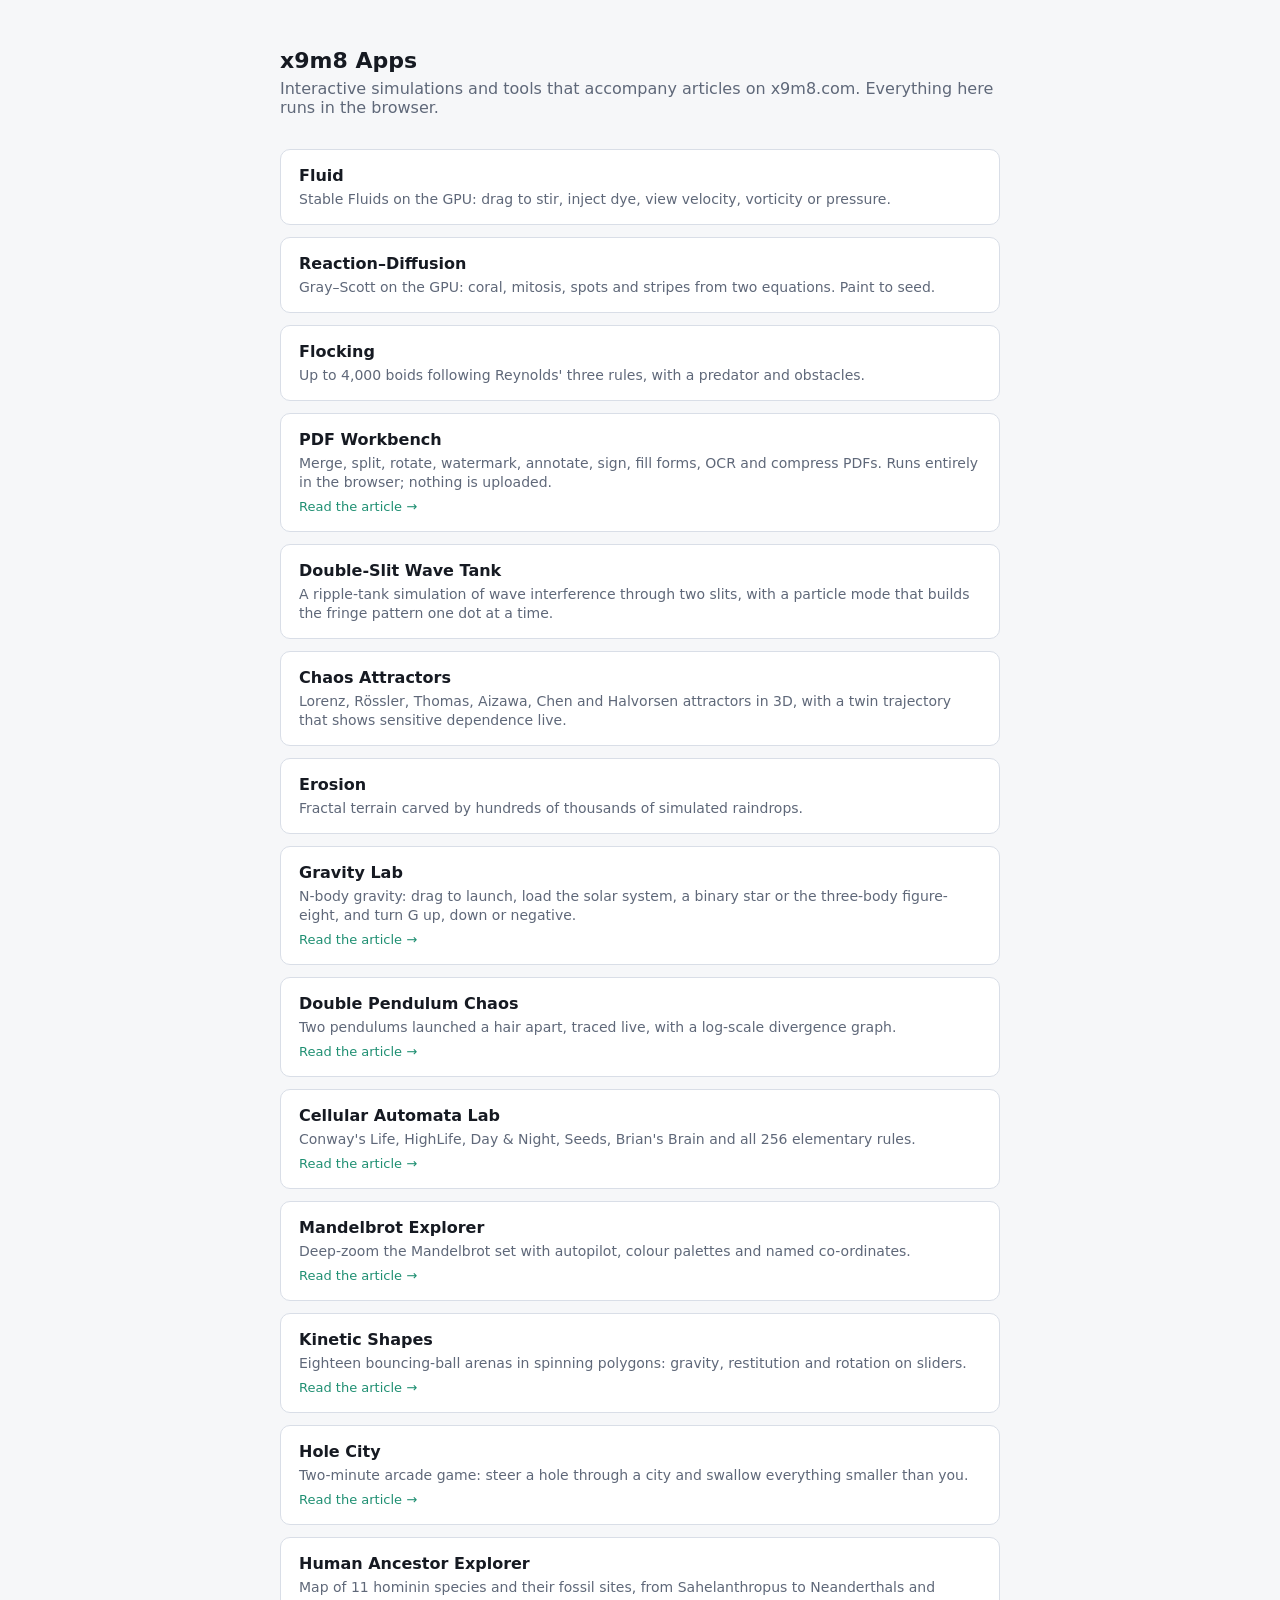
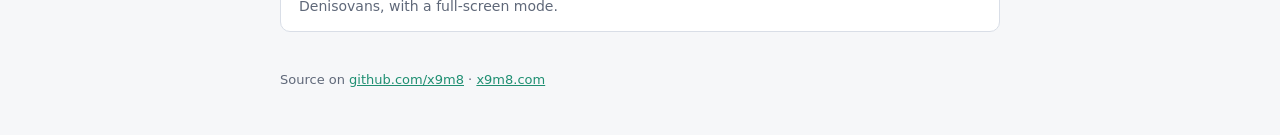
==== index.html @ f4f66607 "Add Chaos Attractors Co-Authored-By: Claude Sonnet 5.5 <noreply@anthropic.com> Claude-Session: https" ====
<!doctype html>
<html lang="en">
<head>
<meta charset="utf-8">
<meta name="viewport" content="width=device-width, initial-scale=1">
<title>x9m8 Apps</title>
<meta name="description" content="Browser apps and simulations built by Peter Kalafatis for x9m8.com.">
<style>
  :root { --bg:#0f1115; --panel:#171a21; --line:#2a3140; --text:#e6e9ef; --muted:#8b93a7; --accent:#5ad1b0; }
  @media (prefers-color-scheme: light) { :root { --bg:#f6f7f9; --panel:#fff; --line:#d9dee7; --text:#161a22; --muted:#5f6879; --accent:#1f8f72; } }
  body { margin:0; background:var(--bg); color:var(--text); font-family: ui-sans-serif, system-ui, -apple-system, "Segoe UI", Roboto, sans-serif; }
  main { max-width: 720px; margin: 0 auto; padding: 48px 16px; }
  h1 { font-size: 22px; margin: 0 0 6px; }
  p.lead { color: var(--muted); margin: 0 0 32px; }
  a.card { display:block; background:var(--panel); border:1px solid var(--line); border-radius:10px; padding:16px 18px; color:inherit; text-decoration:none; margin-bottom:12px; }
  a.card:hover, div.card:hover { border-color: var(--accent); }
  div.card { background:var(--panel); border:1px solid var(--line); border-radius:10px; padding:16px 18px; margin-bottom:12px; }
  div.card a.open { display:block; color:inherit; text-decoration:none; }
  div.card b { display:block; margin-bottom:4px; }
  div.card span { color: var(--muted); font-size: 14px; }
  div.card a.read { display:inline-block; margin-top:8px; font-size:13px; color:var(--accent); text-decoration:none; }
  div.card a.read:hover { text-decoration:underline; }
  a.card b { display:block; margin-bottom:4px; }
  a.card span { color: var(--muted); font-size: 14px; }
  footer { margin-top: 40px; color: var(--muted); font-size: 13px; }
  footer a { color: var(--accent); }
</style>
</head>
<body>
<main>
  <h1>x9m8 Apps</h1>
  <p class="lead">Interactive simulations and tools that accompany articles on x9m8.com. Everything here runs in the browser.</p>
  <a class="card" href="/fluid/"><b>Fluid</b><span>Stable Fluids on the GPU: drag to stir, inject dye, view velocity, vorticity or pressure.</span></a>
  <a class="card" href="/reaction-diffusion/"><b>Reaction–Diffusion</b><span>Gray–Scott on the GPU: coral, mitosis, spots and stripes from two equations. Paint to seed.</span></a>
  <a class="card" href="/flocking/"><b>Flocking</b><span>Up to 4,000 boids following Reynolds' three rules, with a predator and obstacles.</span></a>
  <div class="card"><a class="open" href="/pdf-workbench/"><b>PDF Workbench</b><span>Merge, split, rotate, watermark, annotate, sign, fill forms, OCR and compress PDFs. Runs entirely in the browser; nothing is uploaded.</span></a><a class="read" href="https://x9m8.com/pdf-workbench-free-browser-pdf-editor-no-upload/">Read the article &rarr;</a></div>
  <a class="card" href="/double-slit/"><b>Double-Slit Wave Tank</b><span>A ripple-tank simulation of wave interference through two slits, with a particle mode that builds the fringe pattern one dot at a time.</span></a>
  <a class="card" href="/chaos-attractors/"><b>Chaos Attractors</b><span>Lorenz, R&ouml;ssler, Thomas, Aizawa, Chen and Halvorsen attractors in 3D, with a twin trajectory that shows sensitive dependence live.</span></a>
  <a class="card" href="/erosion/"><b>Erosion</b><span>Fractal terrain carved by hundreds of thousands of simulated raindrops.</span></a>
  <div class="card"><a class="open" href="/gravity-lab/"><b>Gravity Lab</b><span>N-body gravity: drag to launch, load the solar system, a binary star or the three-body figure-eight, and turn G up, down or negative.</span></a><a class="read" href="https://x9m8.com/gravity-lab-n-body-simulator-three-body-figure-eight/">Read the article &rarr;</a></div>
  <div class="card"><a class="open" href="/double-pendulum/"><b>Double Pendulum Chaos</b><span>Two pendulums launched a hair apart, traced live, with a log-scale divergence graph.</span></a><a class="read" href="https://x9m8.com/double-pendulum-chaos-simulator-lyapunov/">Read the article &rarr;</a></div>
  <div class="card"><a class="open" href="/cellular-automata/"><b>Cellular Automata Lab</b><span>Conway's Life, HighLife, Day &amp; Night, Seeds, Brian's Brain and all 256 elementary rules.</span></a><a class="read" href="https://x9m8.com/cellular-automata-game-of-life-rule-30-rule-110-simulator/">Read the article &rarr;</a></div>
  <div class="card"><a class="open" href="/mandalbrot/"><b>Mandelbrot Explorer</b><span>Deep-zoom the Mandelbrot set with autopilot, colour palettes and named co-ordinates.</span></a><a class="read" href="https://x9m8.com/mandelbrot-set-explorer-zoom-fractal-browser/">Read the article &rarr;</a></div>
  <div class="card"><a class="open" href="/Shapes2/"><b>Kinetic Shapes</b><span>Eighteen bouncing-ball arenas in spinning polygons: gravity, restitution and rotation on sliders.</span></a><a class="read" href="https://x9m8.com/kinetic-shapes-physics-sandbox-coefficient-of-restitution/">Read the article &rarr;</a></div>
  <div class="card"><a class="open" href="/hole2/"><b>Hole City</b><span>Two-minute arcade game: steer a hole through a city and swallow everything smaller than you.</span></a><a class="read" href="https://x9m8.com/hole-city-browser-game-hole-io-donut-county/">Read the article &rarr;</a></div>
  <div class="card"><a class="open" href="/human-ancestor-explorer/"><b>Human Ancestor Explorer</b><span>Map of 11 hominin species and their fossil sites, from Sahelanthropus to Neanderthals and Denisovans, with a full-screen mode.</span></a></div>
  <footer>Source on <a href="https://github.com/x9m8">github.com/x9m8</a> · <a href="https://x9m8.com">x9m8.com</a></footer>
</main>
</body>
</html>
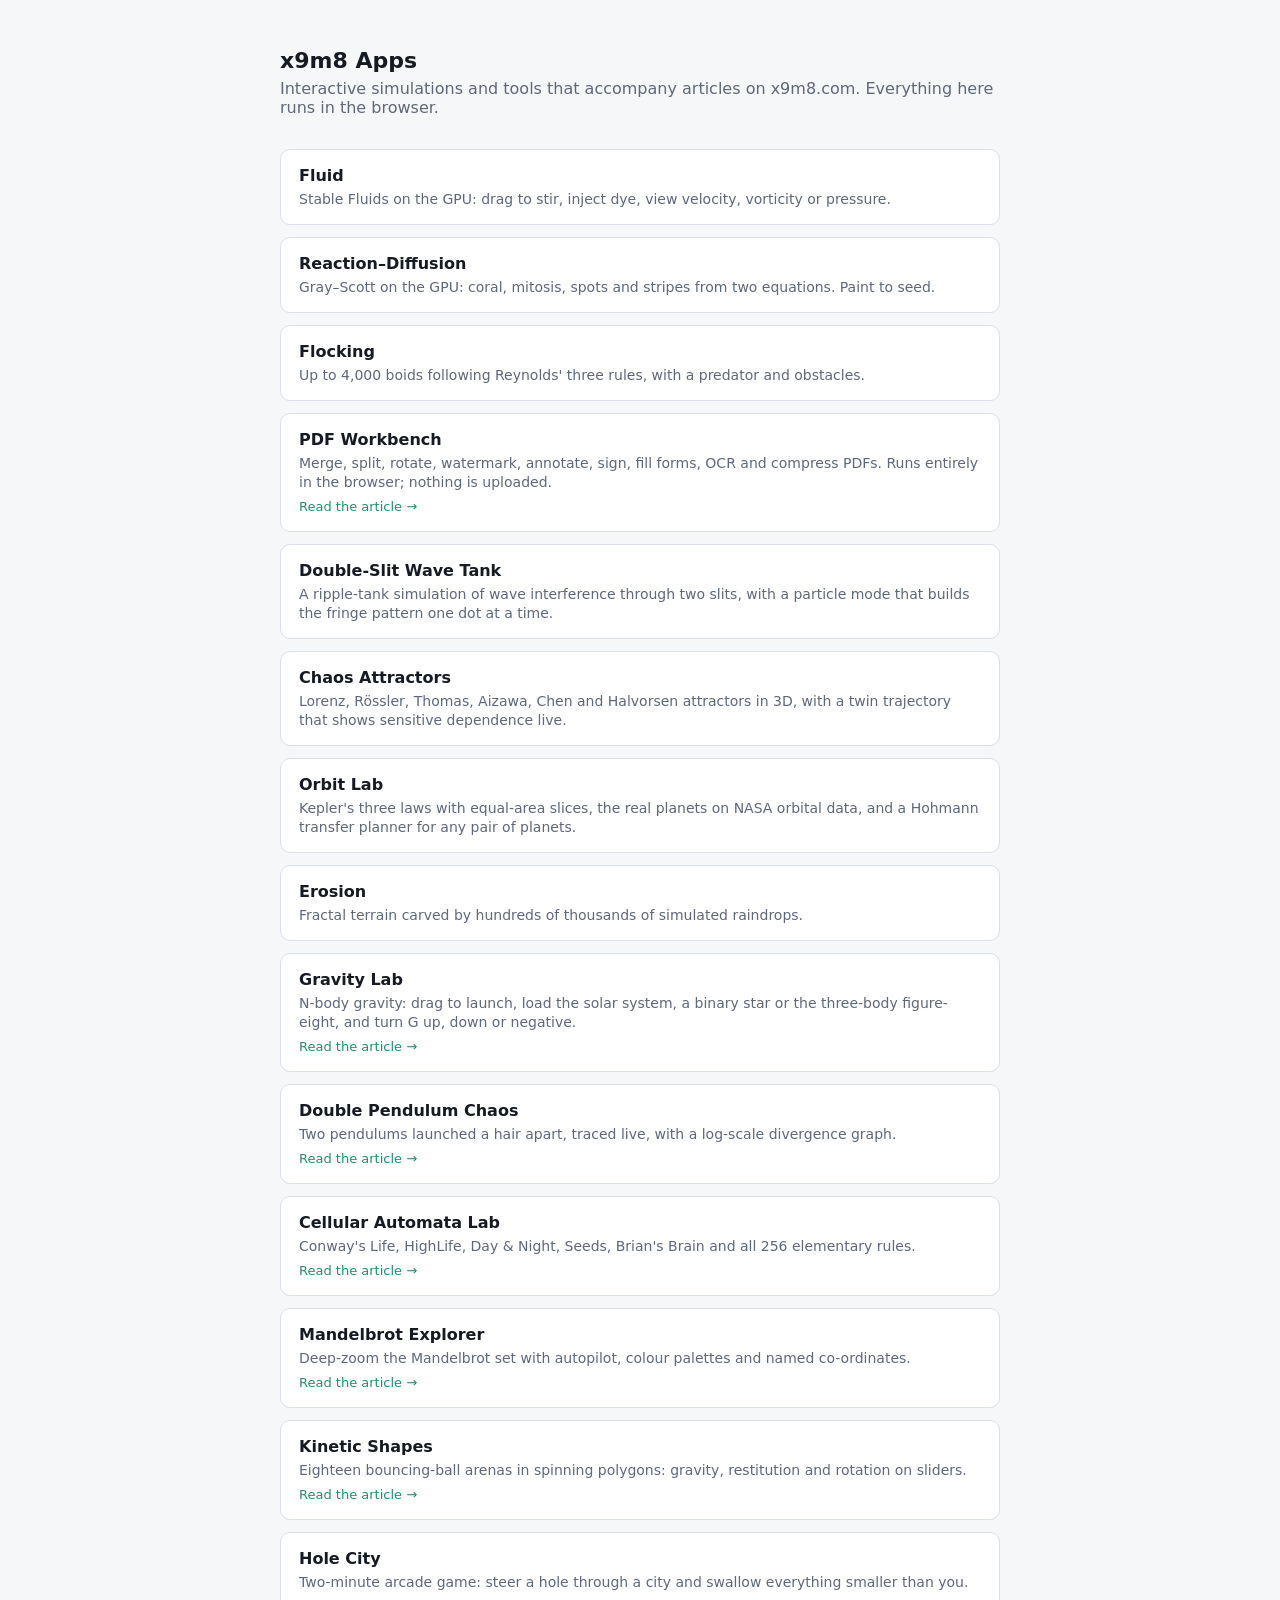
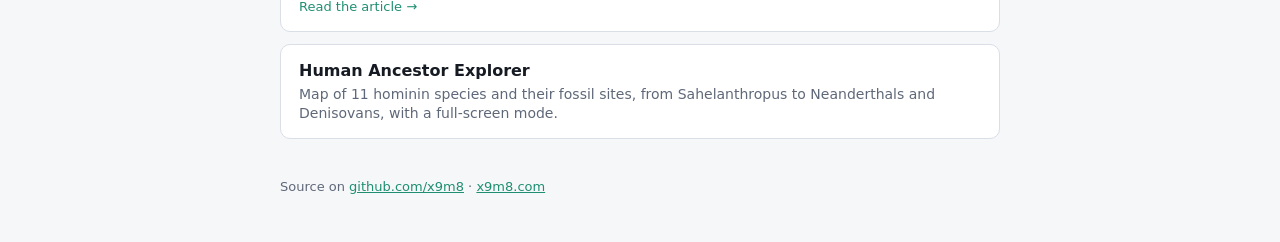
==== commit fed39fa7: "Add Orbit Lab Co-Authored-By: Claude Sonnet 5.5 <noreply@anthropic.com> Claude-Session: https://clau" ====
--- a/index.html
+++ b/index.html
@@ -36,6 +36,7 @@
   <div class="card"><a class="open" href="/pdf-workbench/"><b>PDF Workbench</b><span>Merge, split, rotate, watermark, annotate, sign, fill forms, OCR and compress PDFs. Runs entirely in the browser; nothing is uploaded.</span></a><a class="read" href="https://x9m8.com/pdf-workbench-free-browser-pdf-editor-no-upload/">Read the article &rarr;</a></div>
   <a class="card" href="/double-slit/"><b>Double-Slit Wave Tank</b><span>A ripple-tank simulation of wave interference through two slits, with a particle mode that builds the fringe pattern one dot at a time.</span></a>
   <a class="card" href="/chaos-attractors/"><b>Chaos Attractors</b><span>Lorenz, R&ouml;ssler, Thomas, Aizawa, Chen and Halvorsen attractors in 3D, with a twin trajectory that shows sensitive dependence live.</span></a>
+  <a class="card" href="/orbit-lab/"><b>Orbit Lab</b><span>Kepler's three laws with equal-area slices, the real planets on NASA orbital data, and a Hohmann transfer planner for any pair of planets.</span></a>
   <a class="card" href="/erosion/"><b>Erosion</b><span>Fractal terrain carved by hundreds of thousands of simulated raindrops.</span></a>
   <div class="card"><a class="open" href="/gravity-lab/"><b>Gravity Lab</b><span>N-body gravity: drag to launch, load the solar system, a binary star or the three-body figure-eight, and turn G up, down or negative.</span></a><a class="read" href="https://x9m8.com/gravity-lab-n-body-simulator-three-body-figure-eight/">Read the article &rarr;</a></div>
   <div class="card"><a class="open" href="/double-pendulum/"><b>Double Pendulum Chaos</b><span>Two pendulums launched a hair apart, traced live, with a log-scale divergence graph.</span></a><a class="read" href="https://x9m8.com/double-pendulum-chaos-simulator-lyapunov/">Read the article &rarr;</a></div>
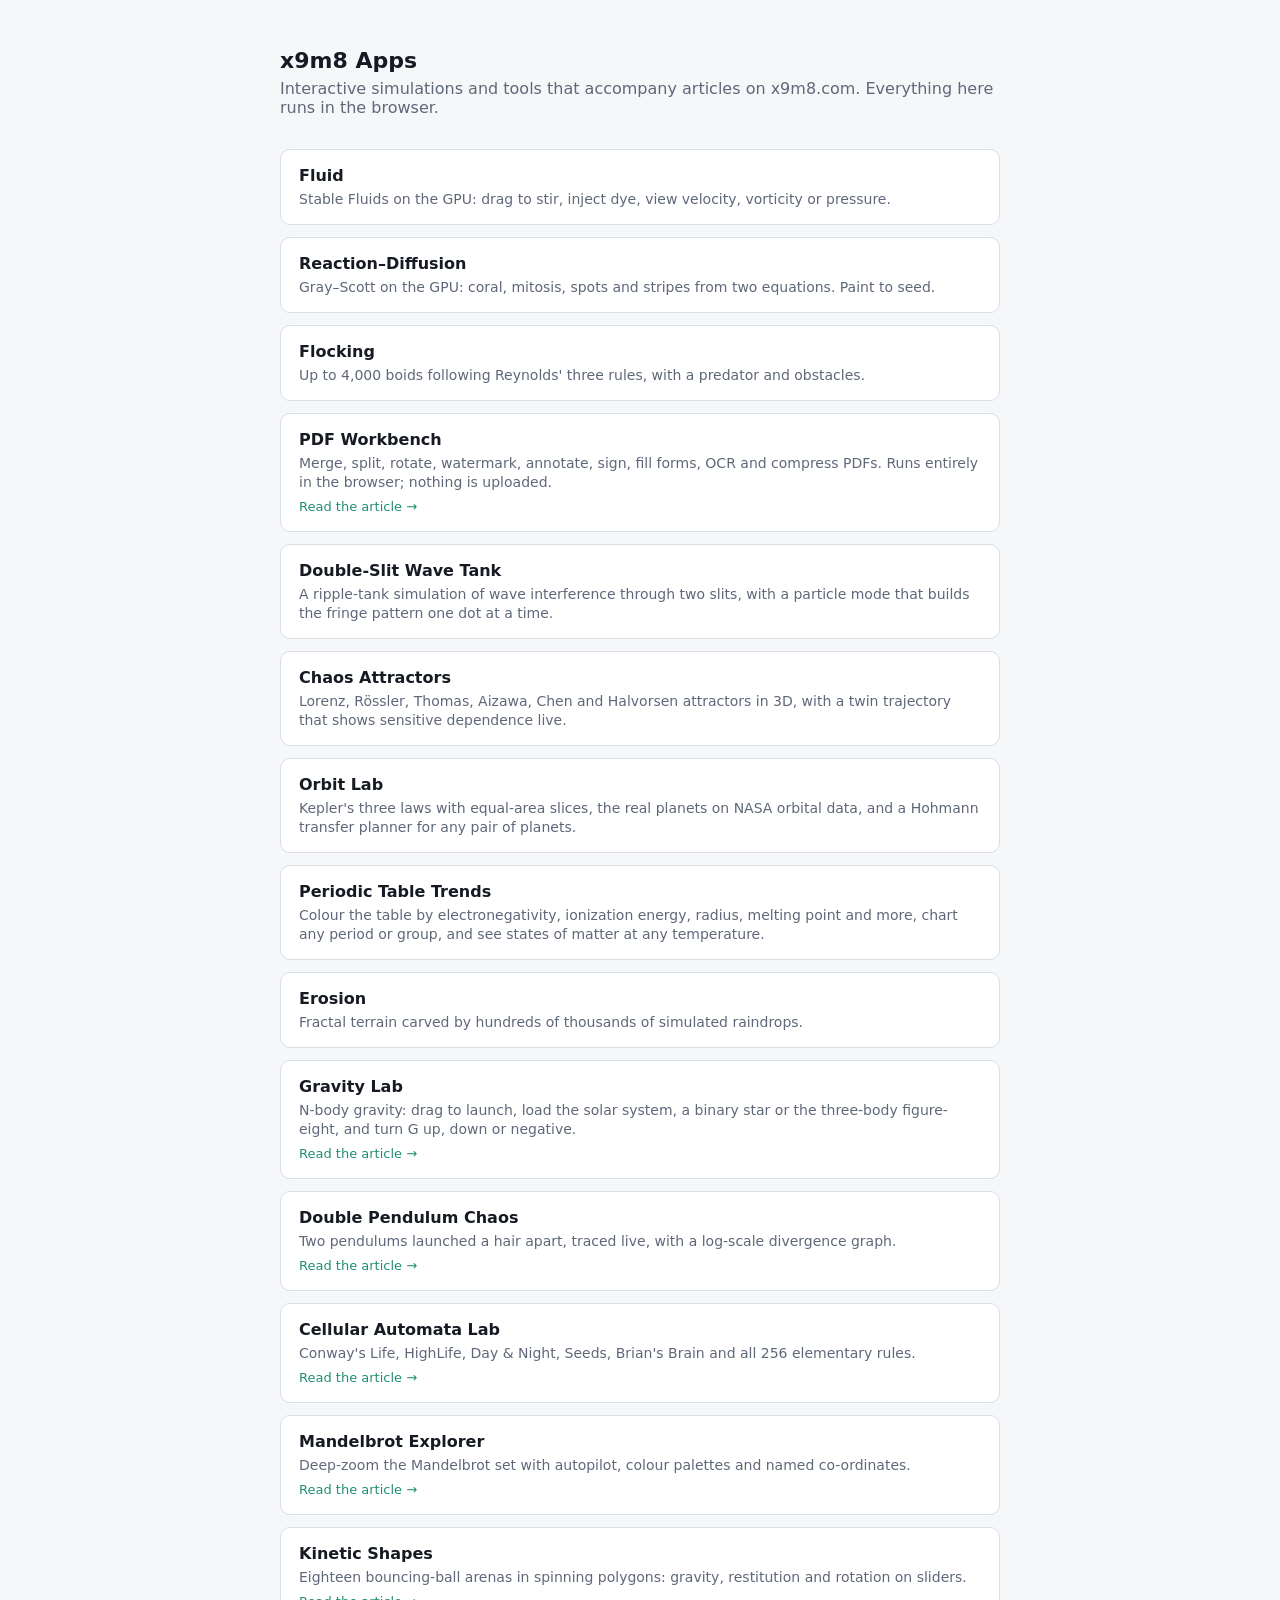
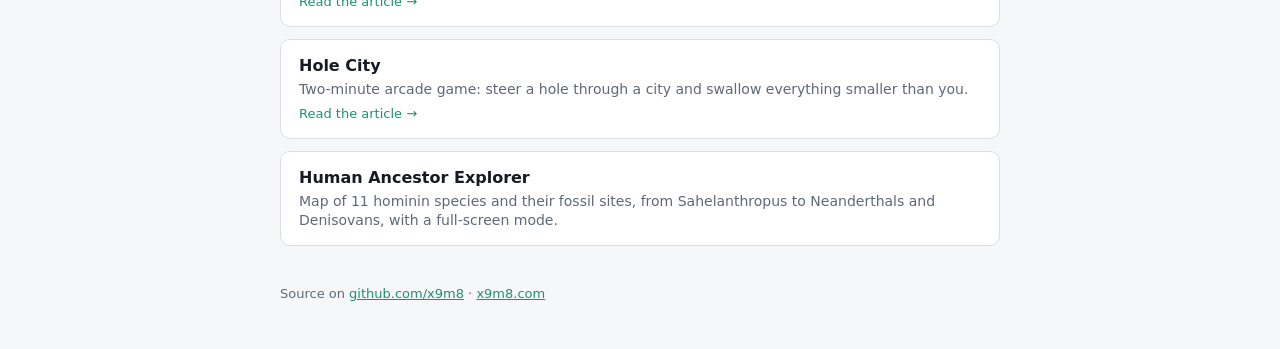
==== commit 9e09bbaa: "Add Periodic Table Trends Co-Authored-By: Claude Sonnet 5.5 <noreply@anthropic.com> Claude-Session: " ====
--- a/index.html
+++ b/index.html
@@ -37,6 +37,7 @@
   <a class="card" href="/double-slit/"><b>Double-Slit Wave Tank</b><span>A ripple-tank simulation of wave interference through two slits, with a particle mode that builds the fringe pattern one dot at a time.</span></a>
   <a class="card" href="/chaos-attractors/"><b>Chaos Attractors</b><span>Lorenz, R&ouml;ssler, Thomas, Aizawa, Chen and Halvorsen attractors in 3D, with a twin trajectory that shows sensitive dependence live.</span></a>
   <a class="card" href="/orbit-lab/"><b>Orbit Lab</b><span>Kepler's three laws with equal-area slices, the real planets on NASA orbital data, and a Hohmann transfer planner for any pair of planets.</span></a>
+  <a class="card" href="/periodic-trends/"><b>Periodic Table Trends</b><span>Colour the table by electronegativity, ionization energy, radius, melting point and more, chart any period or group, and see states of matter at any temperature.</span></a>
   <a class="card" href="/erosion/"><b>Erosion</b><span>Fractal terrain carved by hundreds of thousands of simulated raindrops.</span></a>
   <div class="card"><a class="open" href="/gravity-lab/"><b>Gravity Lab</b><span>N-body gravity: drag to launch, load the solar system, a binary star or the three-body figure-eight, and turn G up, down or negative.</span></a><a class="read" href="https://x9m8.com/gravity-lab-n-body-simulator-three-body-figure-eight/">Read the article &rarr;</a></div>
   <div class="card"><a class="open" href="/double-pendulum/"><b>Double Pendulum Chaos</b><span>Two pendulums launched a hair apart, traced live, with a log-scale divergence graph.</span></a><a class="read" href="https://x9m8.com/double-pendulum-chaos-simulator-lyapunov/">Read the article &rarr;</a></div>
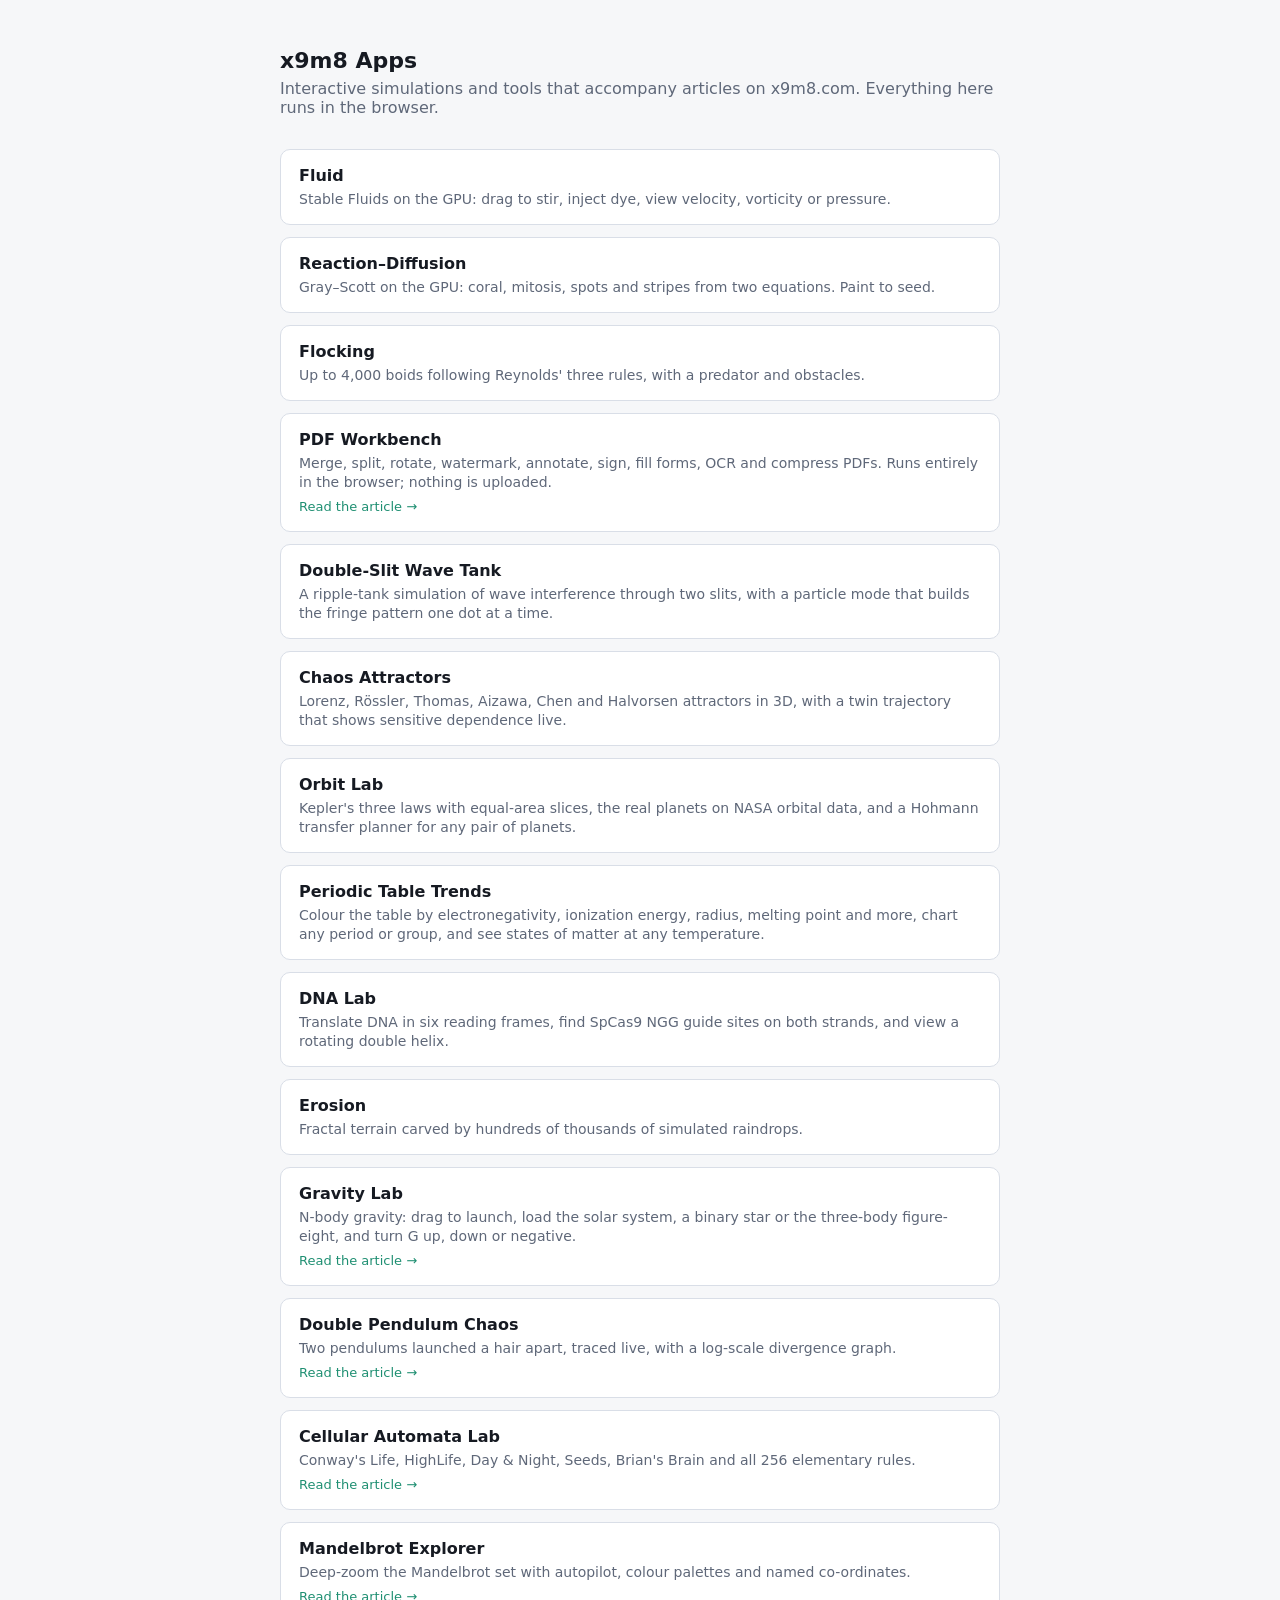
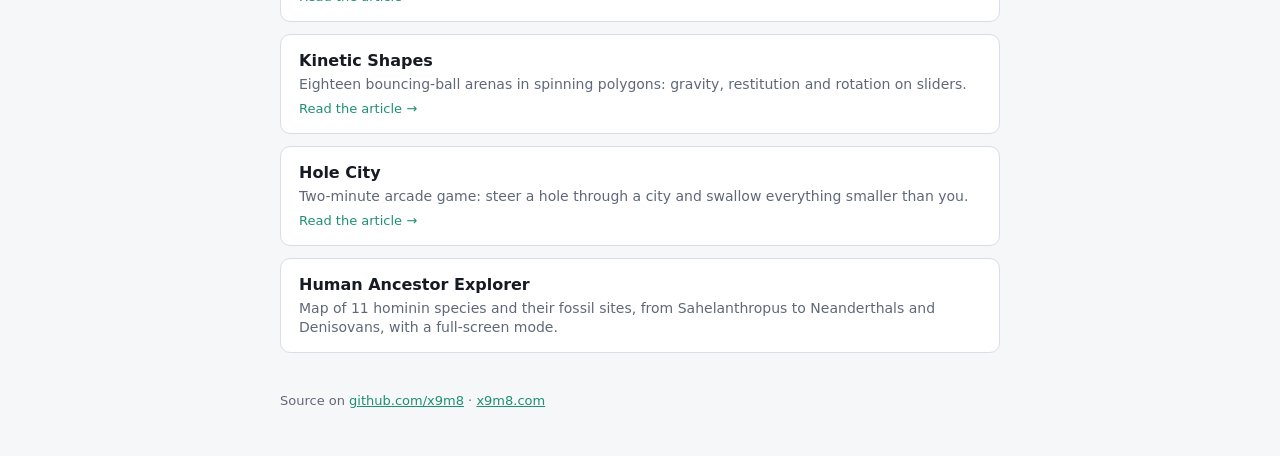
==== commit 24b1efe3: "Add DNA Lab app Co-Authored-By: Claude Sonnet 5.5 <noreply@anthropic.com> Claude-Session: https://cl" ====
--- a/index.html
+++ b/index.html
@@ -38,6 +38,7 @@
   <a class="card" href="/chaos-attractors/"><b>Chaos Attractors</b><span>Lorenz, R&ouml;ssler, Thomas, Aizawa, Chen and Halvorsen attractors in 3D, with a twin trajectory that shows sensitive dependence live.</span></a>
   <a class="card" href="/orbit-lab/"><b>Orbit Lab</b><span>Kepler's three laws with equal-area slices, the real planets on NASA orbital data, and a Hohmann transfer planner for any pair of planets.</span></a>
   <a class="card" href="/periodic-trends/"><b>Periodic Table Trends</b><span>Colour the table by electronegativity, ionization energy, radius, melting point and more, chart any period or group, and see states of matter at any temperature.</span></a>
+  <a class="card" href="/dna-lab/"><b>DNA Lab</b><span>Translate DNA in six reading frames, find SpCas9 NGG guide sites on both strands, and view a rotating double helix.</span></a>
   <a class="card" href="/erosion/"><b>Erosion</b><span>Fractal terrain carved by hundreds of thousands of simulated raindrops.</span></a>
   <div class="card"><a class="open" href="/gravity-lab/"><b>Gravity Lab</b><span>N-body gravity: drag to launch, load the solar system, a binary star or the three-body figure-eight, and turn G up, down or negative.</span></a><a class="read" href="https://x9m8.com/gravity-lab-n-body-simulator-three-body-figure-eight/">Read the article &rarr;</a></div>
   <div class="card"><a class="open" href="/double-pendulum/"><b>Double Pendulum Chaos</b><span>Two pendulums launched a hair apart, traced live, with a log-scale divergence graph.</span></a><a class="read" href="https://x9m8.com/double-pendulum-chaos-simulator-lyapunov/">Read the article &rarr;</a></div>
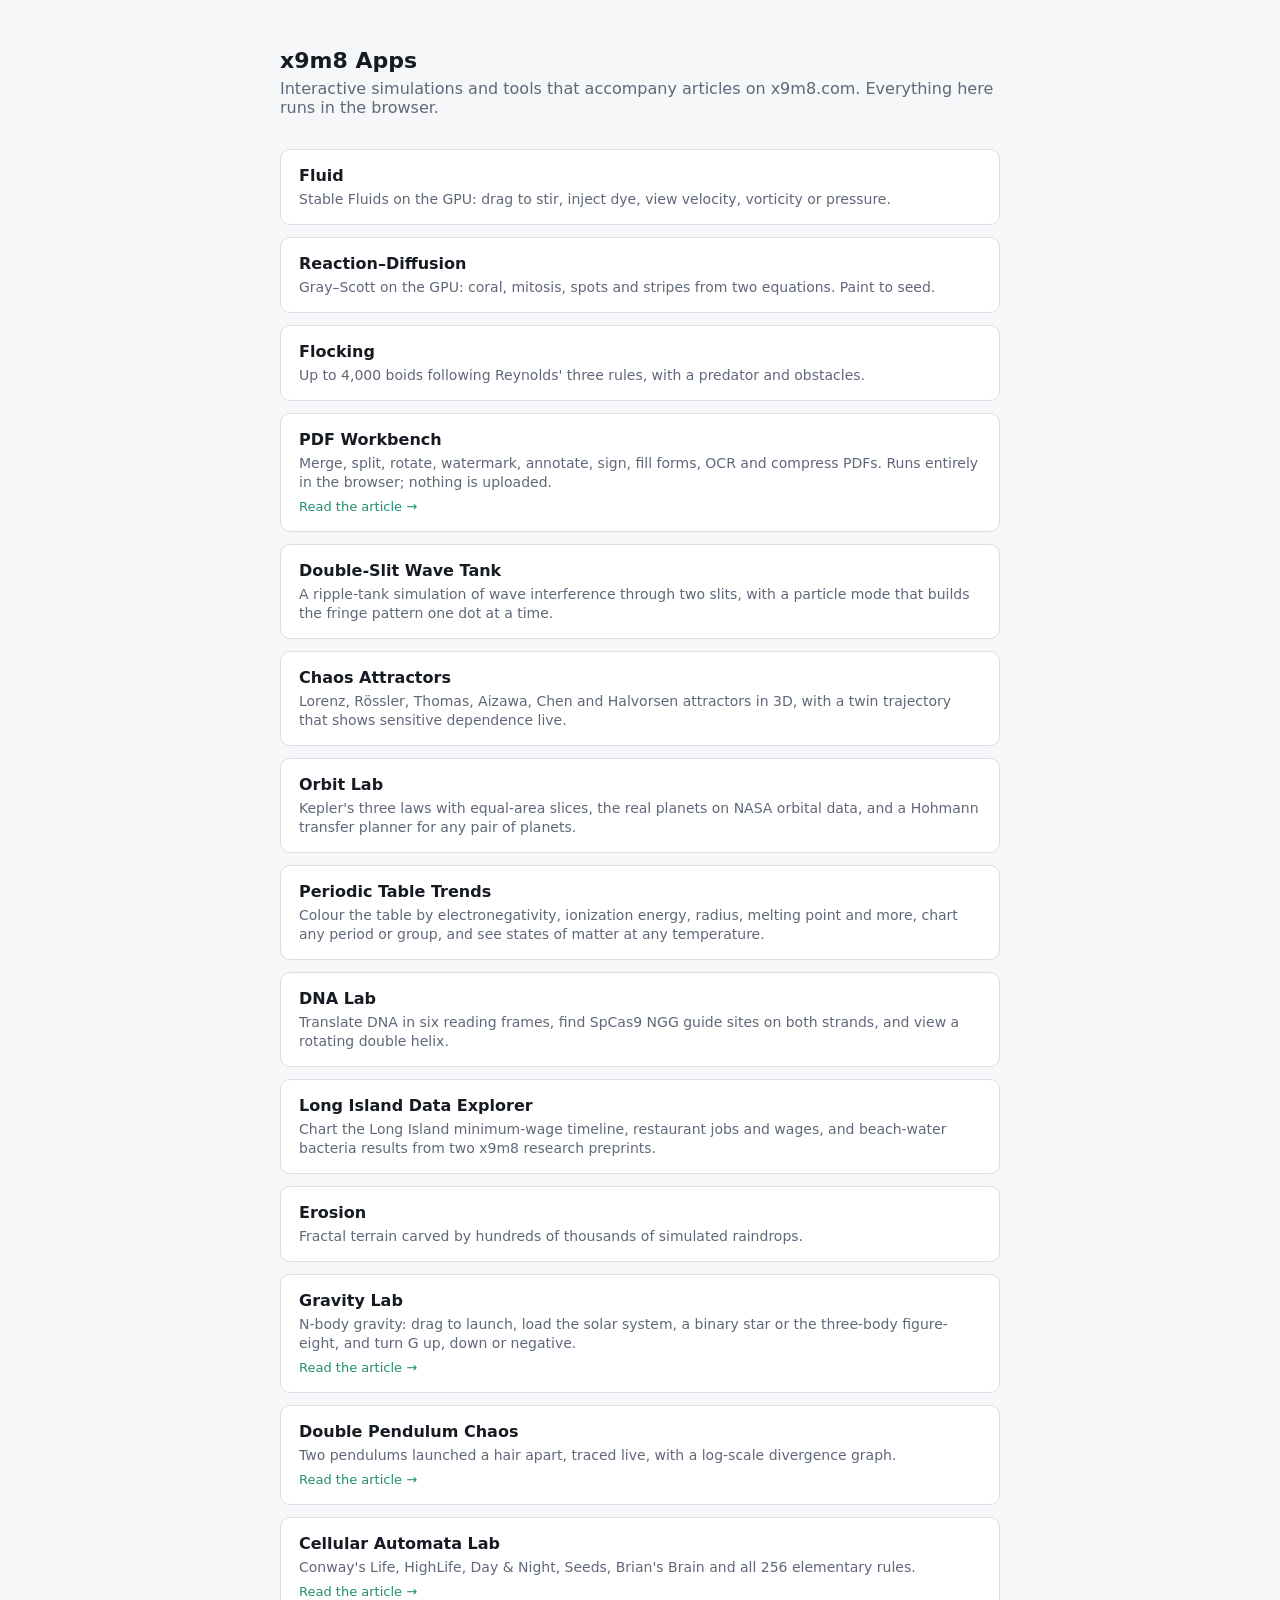
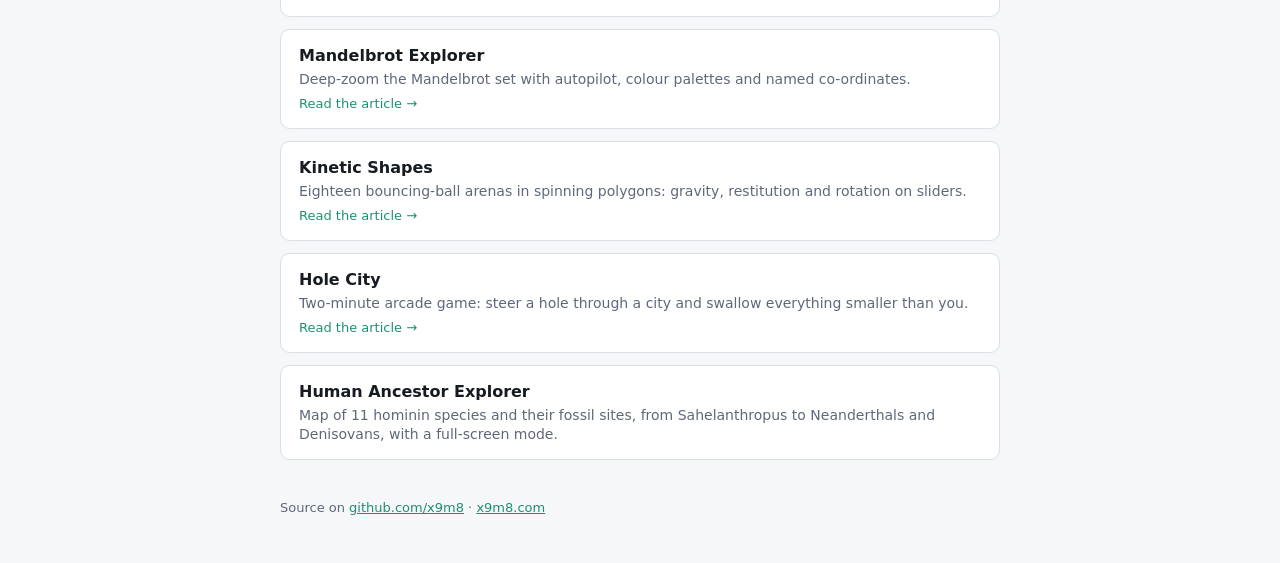
==== commit 54434fa9: "Add Long Island Data Explorer Co-Authored-By: Claude Sonnet 5.5 <noreply@anthropic.com> Claude-Sessi" ====
--- a/index.html
+++ b/index.html
@@ -39,6 +39,7 @@
   <a class="card" href="/orbit-lab/"><b>Orbit Lab</b><span>Kepler's three laws with equal-area slices, the real planets on NASA orbital data, and a Hohmann transfer planner for any pair of planets.</span></a>
   <a class="card" href="/periodic-trends/"><b>Periodic Table Trends</b><span>Colour the table by electronegativity, ionization energy, radius, melting point and more, chart any period or group, and see states of matter at any temperature.</span></a>
   <a class="card" href="/dna-lab/"><b>DNA Lab</b><span>Translate DNA in six reading frames, find SpCas9 NGG guide sites on both strands, and view a rotating double helix.</span></a>
+  <a class="card" href="/long-island-explorer/"><b>Long Island Data Explorer</b><span>Chart the Long Island minimum-wage timeline, restaurant jobs and wages, and beach-water bacteria results from two x9m8 research preprints.</span></a>
   <a class="card" href="/erosion/"><b>Erosion</b><span>Fractal terrain carved by hundreds of thousands of simulated raindrops.</span></a>
   <div class="card"><a class="open" href="/gravity-lab/"><b>Gravity Lab</b><span>N-body gravity: drag to launch, load the solar system, a binary star or the three-body figure-eight, and turn G up, down or negative.</span></a><a class="read" href="https://x9m8.com/gravity-lab-n-body-simulator-three-body-figure-eight/">Read the article &rarr;</a></div>
   <div class="card"><a class="open" href="/double-pendulum/"><b>Double Pendulum Chaos</b><span>Two pendulums launched a hair apart, traced live, with a log-scale divergence graph.</span></a><a class="read" href="https://x9m8.com/double-pendulum-chaos-simulator-lyapunov/">Read the article &rarr;</a></div>
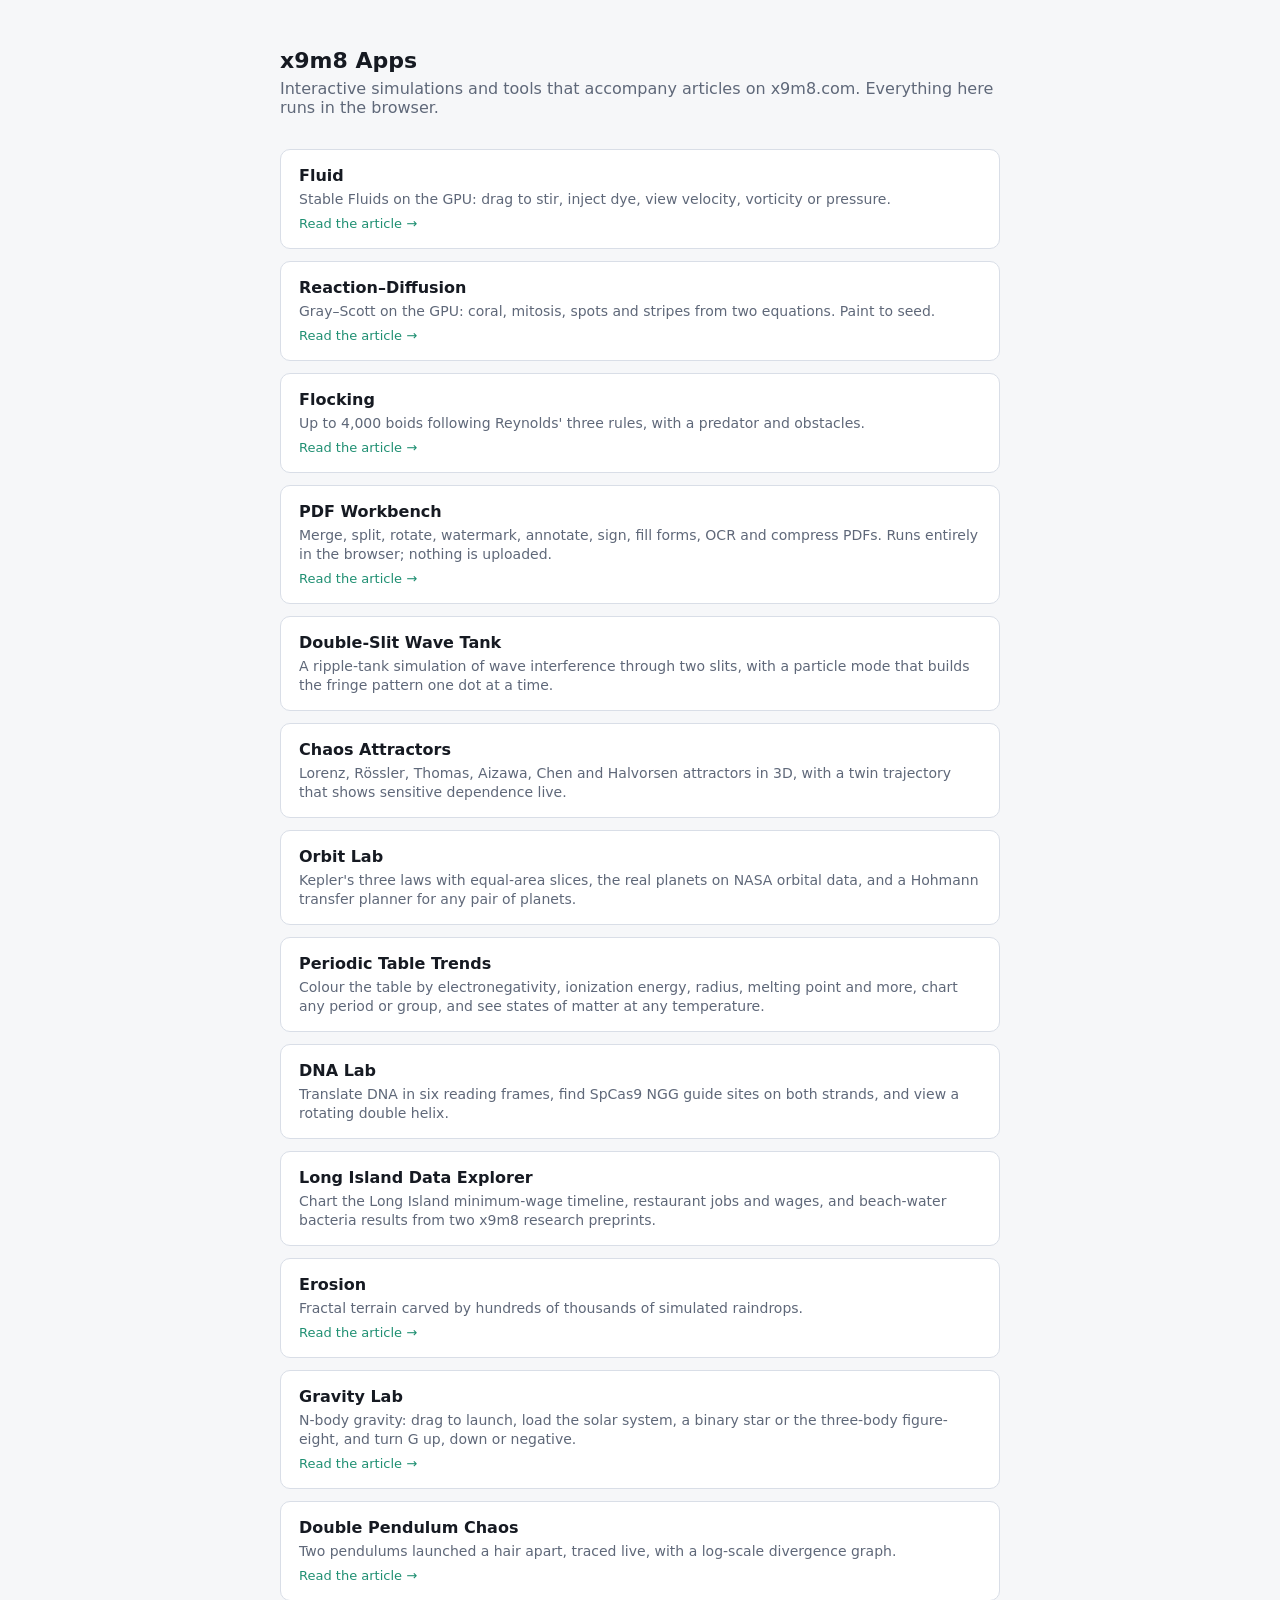
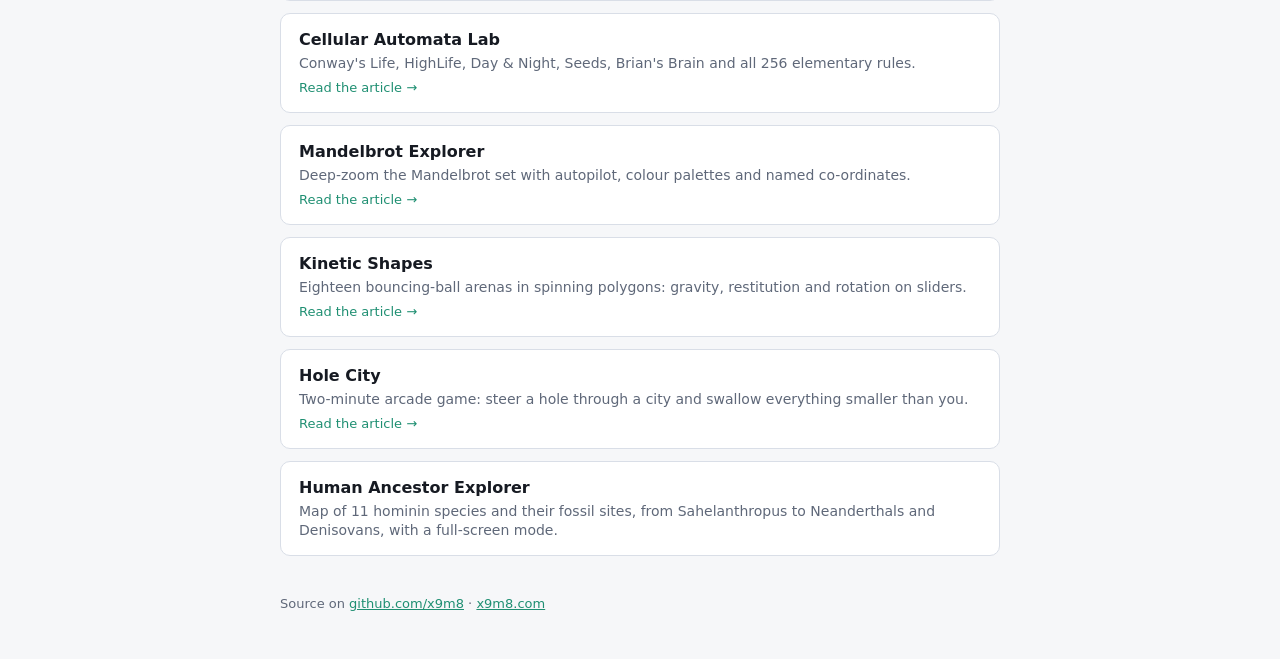
==== commit 31c81842: "apps index: Read the article links for the four simulations Co-Authored-By: Claude Sonnet 5.5 <norep" ====
--- a/index.html
+++ b/index.html
@@ -30,9 +30,9 @@
 <main>
   <h1>x9m8 Apps</h1>
   <p class="lead">Interactive simulations and tools that accompany articles on x9m8.com. Everything here runs in the browser.</p>
-  <a class="card" href="/fluid/"><b>Fluid</b><span>Stable Fluids on the GPU: drag to stir, inject dye, view velocity, vorticity or pressure.</span></a>
-  <a class="card" href="/reaction-diffusion/"><b>Reaction–Diffusion</b><span>Gray–Scott on the GPU: coral, mitosis, spots and stripes from two equations. Paint to seed.</span></a>
-  <a class="card" href="/flocking/"><b>Flocking</b><span>Up to 4,000 boids following Reynolds' three rules, with a predator and obstacles.</span></a>
+  <div class="card"><a class="open" href="/fluid/"><b>Fluid</b><span>Stable Fluids on the GPU: drag to stir, inject dye, view velocity, vorticity or pressure.</span></a><a class="read" href="https://x9m8.com/fluid-simulator-navier-stokes-stable-fluids-browser/">Read the article &rarr;</a></div>
+  <div class="card"><a class="open" href="/reaction-diffusion/"><b>Reaction–Diffusion</b><span>Gray–Scott on the GPU: coral, mitosis, spots and stripes from two equations. Paint to seed.</span></a><a class="read" href="https://x9m8.com/reaction-diffusion-simulator-turing-patterns-gray-scott/">Read the article &rarr;</a></div>
+  <div class="card"><a class="open" href="/flocking/"><b>Flocking</b><span>Up to 4,000 boids following Reynolds' three rules, with a predator and obstacles.</span></a><a class="read" href="https://x9m8.com/flocking-simulation-boids-starling-murmuration/">Read the article &rarr;</a></div>
   <div class="card"><a class="open" href="/pdf-workbench/"><b>PDF Workbench</b><span>Merge, split, rotate, watermark, annotate, sign, fill forms, OCR and compress PDFs. Runs entirely in the browser; nothing is uploaded.</span></a><a class="read" href="https://x9m8.com/pdf-workbench-free-browser-pdf-editor-no-upload/">Read the article &rarr;</a></div>
   <a class="card" href="/double-slit/"><b>Double-Slit Wave Tank</b><span>A ripple-tank simulation of wave interference through two slits, with a particle mode that builds the fringe pattern one dot at a time.</span></a>
   <a class="card" href="/chaos-attractors/"><b>Chaos Attractors</b><span>Lorenz, R&ouml;ssler, Thomas, Aizawa, Chen and Halvorsen attractors in 3D, with a twin trajectory that shows sensitive dependence live.</span></a>
@@ -40,7 +40,7 @@
   <a class="card" href="/periodic-trends/"><b>Periodic Table Trends</b><span>Colour the table by electronegativity, ionization energy, radius, melting point and more, chart any period or group, and see states of matter at any temperature.</span></a>
   <a class="card" href="/dna-lab/"><b>DNA Lab</b><span>Translate DNA in six reading frames, find SpCas9 NGG guide sites on both strands, and view a rotating double helix.</span></a>
   <a class="card" href="/long-island-explorer/"><b>Long Island Data Explorer</b><span>Chart the Long Island minimum-wage timeline, restaurant jobs and wages, and beach-water bacteria results from two x9m8 research preprints.</span></a>
-  <a class="card" href="/erosion/"><b>Erosion</b><span>Fractal terrain carved by hundreds of thousands of simulated raindrops.</span></a>
+  <div class="card"><a class="open" href="/erosion/"><b>Erosion</b><span>Fractal terrain carved by hundreds of thousands of simulated raindrops.</span></a><a class="read" href="https://x9m8.com/erosion-simulator-hydraulic-erosion-terrain-rain/">Read the article &rarr;</a></div>
   <div class="card"><a class="open" href="/gravity-lab/"><b>Gravity Lab</b><span>N-body gravity: drag to launch, load the solar system, a binary star or the three-body figure-eight, and turn G up, down or negative.</span></a><a class="read" href="https://x9m8.com/gravity-lab-n-body-simulator-three-body-figure-eight/">Read the article &rarr;</a></div>
   <div class="card"><a class="open" href="/double-pendulum/"><b>Double Pendulum Chaos</b><span>Two pendulums launched a hair apart, traced live, with a log-scale divergence graph.</span></a><a class="read" href="https://x9m8.com/double-pendulum-chaos-simulator-lyapunov/">Read the article &rarr;</a></div>
   <div class="card"><a class="open" href="/cellular-automata/"><b>Cellular Automata Lab</b><span>Conway's Life, HighLife, Day &amp; Night, Seeds, Brian's Brain and all 256 elementary rules.</span></a><a class="read" href="https://x9m8.com/cellular-automata-game-of-life-rule-30-rule-110-simulator/">Read the article &rarr;</a></div>
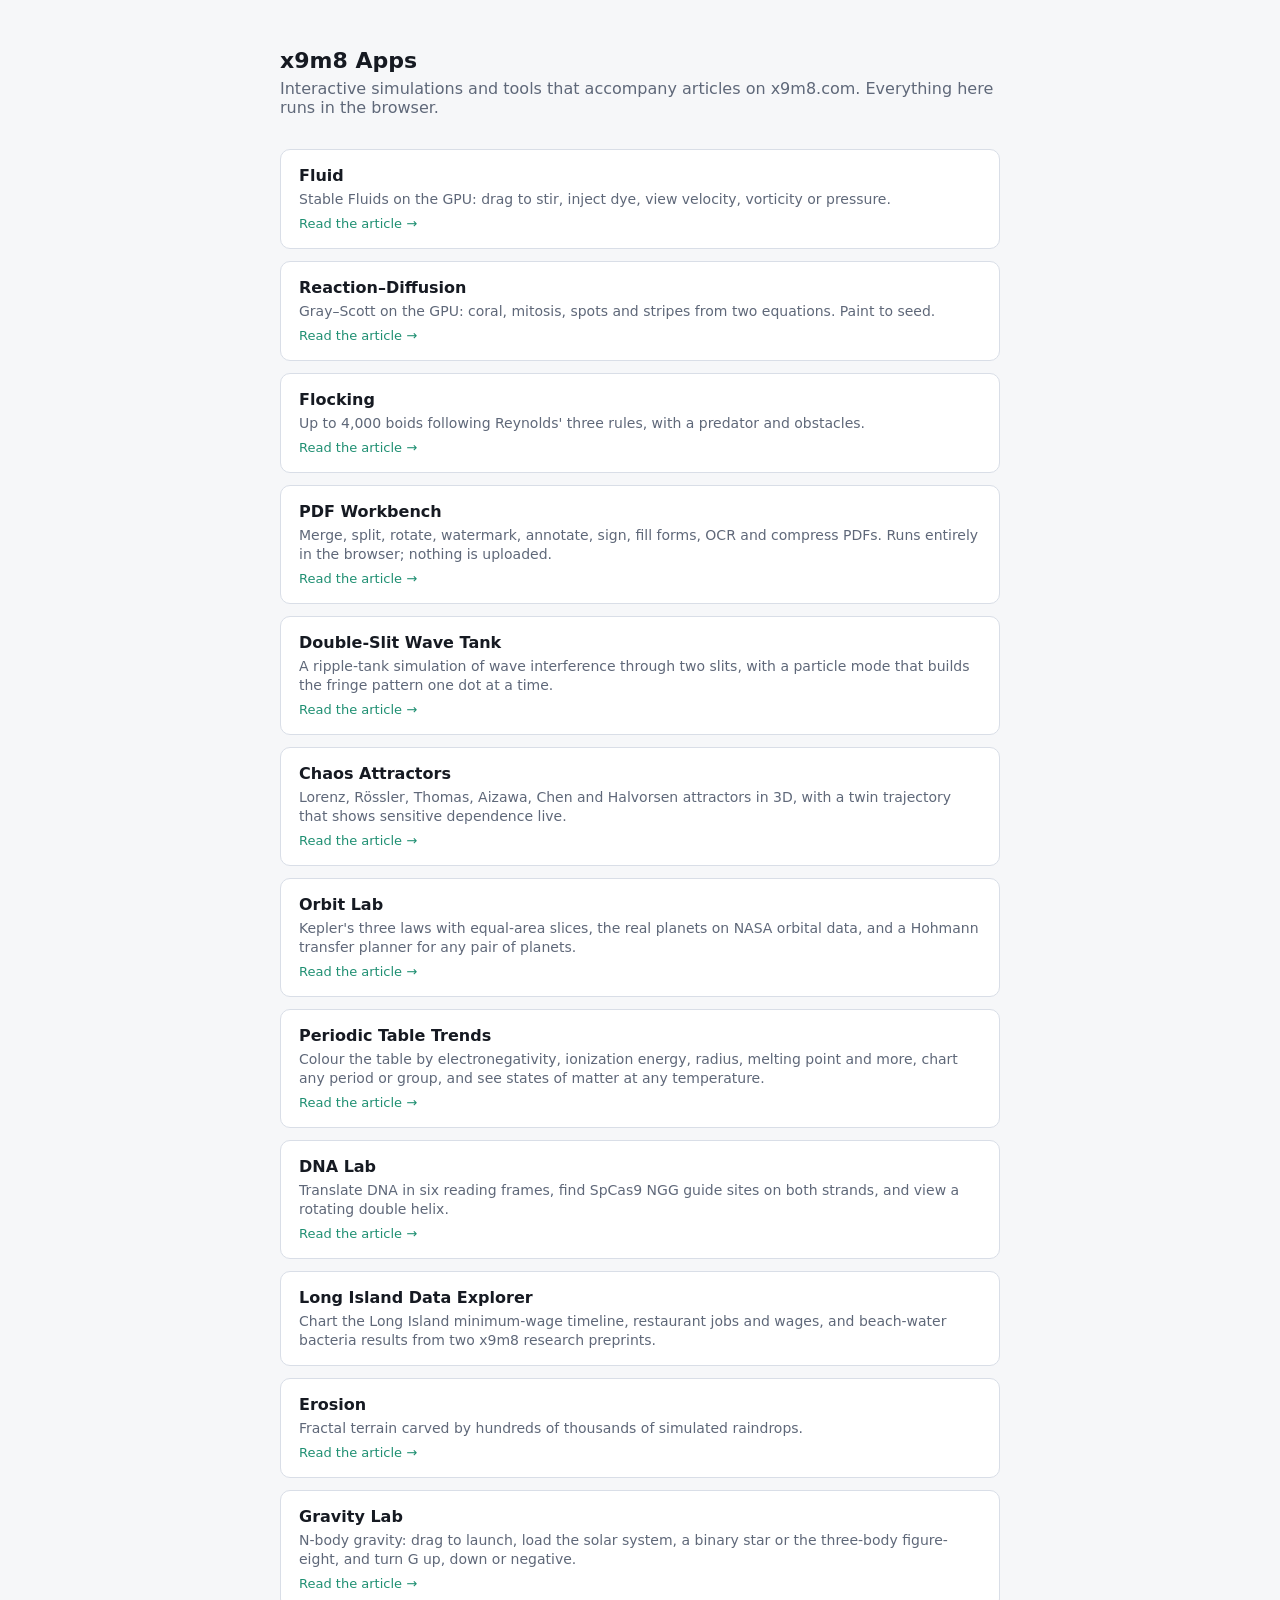
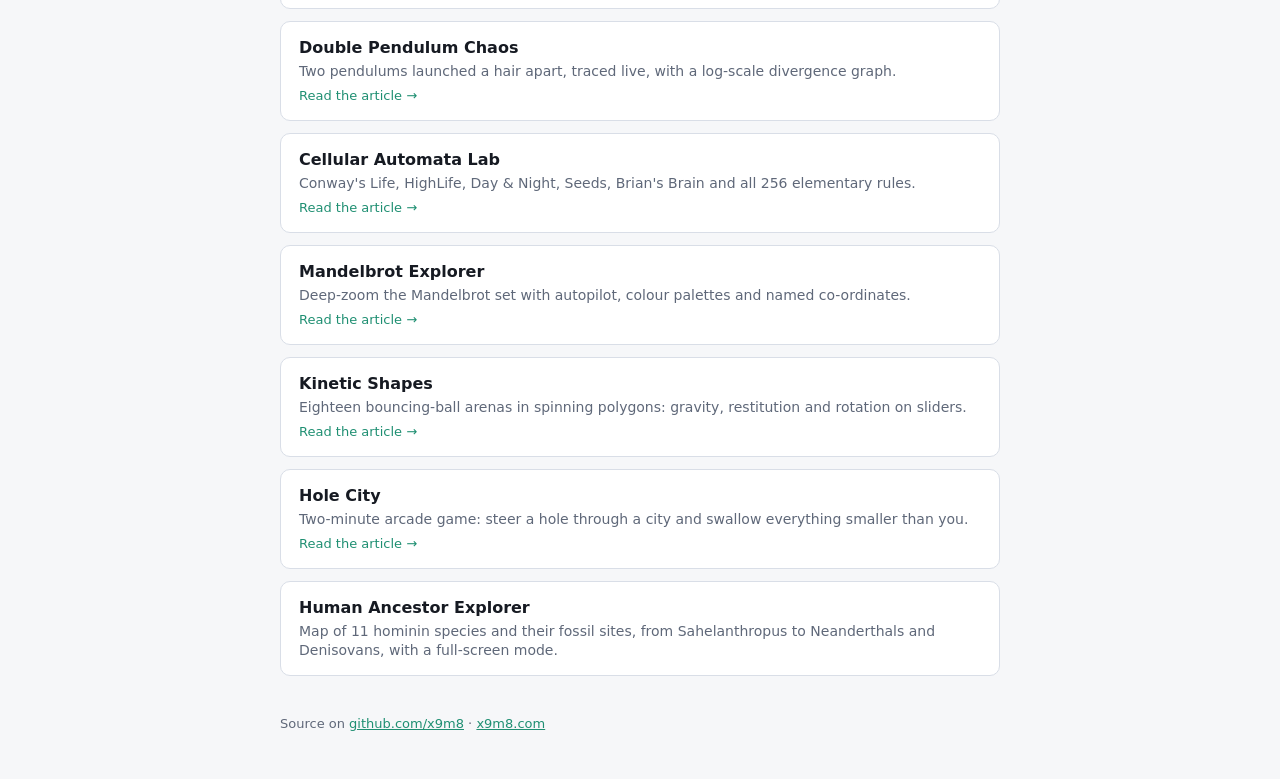
==== commit 1b67a02b: "Link five app cards to their articles Co-Authored-By: Claude Sonnet 5.5 <noreply@anthropic.com> Clau" ====
--- a/index.html
+++ b/index.html
@@ -34,11 +34,11 @@
   <div class="card"><a class="open" href="/reaction-diffusion/"><b>Reaction–Diffusion</b><span>Gray–Scott on the GPU: coral, mitosis, spots and stripes from two equations. Paint to seed.</span></a><a class="read" href="https://x9m8.com/reaction-diffusion-simulator-turing-patterns-gray-scott/">Read the article &rarr;</a></div>
   <div class="card"><a class="open" href="/flocking/"><b>Flocking</b><span>Up to 4,000 boids following Reynolds' three rules, with a predator and obstacles.</span></a><a class="read" href="https://x9m8.com/flocking-simulation-boids-starling-murmuration/">Read the article &rarr;</a></div>
   <div class="card"><a class="open" href="/pdf-workbench/"><b>PDF Workbench</b><span>Merge, split, rotate, watermark, annotate, sign, fill forms, OCR and compress PDFs. Runs entirely in the browser; nothing is uploaded.</span></a><a class="read" href="https://x9m8.com/pdf-workbench-free-browser-pdf-editor-no-upload/">Read the article &rarr;</a></div>
-  <a class="card" href="/double-slit/"><b>Double-Slit Wave Tank</b><span>A ripple-tank simulation of wave interference through two slits, with a particle mode that builds the fringe pattern one dot at a time.</span></a>
-  <a class="card" href="/chaos-attractors/"><b>Chaos Attractors</b><span>Lorenz, R&ouml;ssler, Thomas, Aizawa, Chen and Halvorsen attractors in 3D, with a twin trajectory that shows sensitive dependence live.</span></a>
-  <a class="card" href="/orbit-lab/"><b>Orbit Lab</b><span>Kepler's three laws with equal-area slices, the real planets on NASA orbital data, and a Hohmann transfer planner for any pair of planets.</span></a>
-  <a class="card" href="/periodic-trends/"><b>Periodic Table Trends</b><span>Colour the table by electronegativity, ionization energy, radius, melting point and more, chart any period or group, and see states of matter at any temperature.</span></a>
-  <a class="card" href="/dna-lab/"><b>DNA Lab</b><span>Translate DNA in six reading frames, find SpCas9 NGG guide sites on both strands, and view a rotating double helix.</span></a>
+  <div class="card"><a class="open" href="/double-slit/"><b>Double-Slit Wave Tank</b><span>A ripple-tank simulation of wave interference through two slits, with a particle mode that builds the fringe pattern one dot at a time.</span></a><a class="read" href="https://x9m8.com/double-slit-experiment-wave-interference-simulator/">Read the article &rarr;</a></div>
+  <div class="card"><a class="open" href="/chaos-attractors/"><b>Chaos Attractors</b><span>Lorenz, R&ouml;ssler, Thomas, Aizawa, Chen and Halvorsen attractors in 3D, with a twin trajectory that shows sensitive dependence live.</span></a><a class="read" href="https://x9m8.com/lorenz-attractor-chaos-simulator-rossler-thomas-aizawa/">Read the article &rarr;</a></div>
+  <div class="card"><a class="open" href="/orbit-lab/"><b>Orbit Lab</b><span>Kepler's three laws with equal-area slices, the real planets on NASA orbital data, and a Hohmann transfer planner for any pair of planets.</span></a><a class="read" href="https://x9m8.com/orbit-lab-kepler-laws-planets-hohmann-transfer-mars/">Read the article &rarr;</a></div>
+  <div class="card"><a class="open" href="/periodic-trends/"><b>Periodic Table Trends</b><span>Colour the table by electronegativity, ionization energy, radius, melting point and more, chart any period or group, and see states of matter at any temperature.</span></a><a class="read" href="https://x9m8.com/periodic-table-trends-electronegativity-ionization-energy-radius/">Read the article &rarr;</a></div>
+  <div class="card"><a class="open" href="/dna-lab/"><b>DNA Lab</b><span>Translate DNA in six reading frames, find SpCas9 NGG guide sites on both strands, and view a rotating double helix.</span></a><a class="read" href="https://x9m8.com/dna-lab-codon-translator-crispr-guide-finder-helix/">Read the article &rarr;</a></div>
   <a class="card" href="/long-island-explorer/"><b>Long Island Data Explorer</b><span>Chart the Long Island minimum-wage timeline, restaurant jobs and wages, and beach-water bacteria results from two x9m8 research preprints.</span></a>
   <div class="card"><a class="open" href="/erosion/"><b>Erosion</b><span>Fractal terrain carved by hundreds of thousands of simulated raindrops.</span></a><a class="read" href="https://x9m8.com/erosion-simulator-hydraulic-erosion-terrain-rain/">Read the article &rarr;</a></div>
   <div class="card"><a class="open" href="/gravity-lab/"><b>Gravity Lab</b><span>N-body gravity: drag to launch, load the solar system, a binary star or the three-body figure-eight, and turn G up, down or negative.</span></a><a class="read" href="https://x9m8.com/gravity-lab-n-body-simulator-three-body-figure-eight/">Read the article &rarr;</a></div>
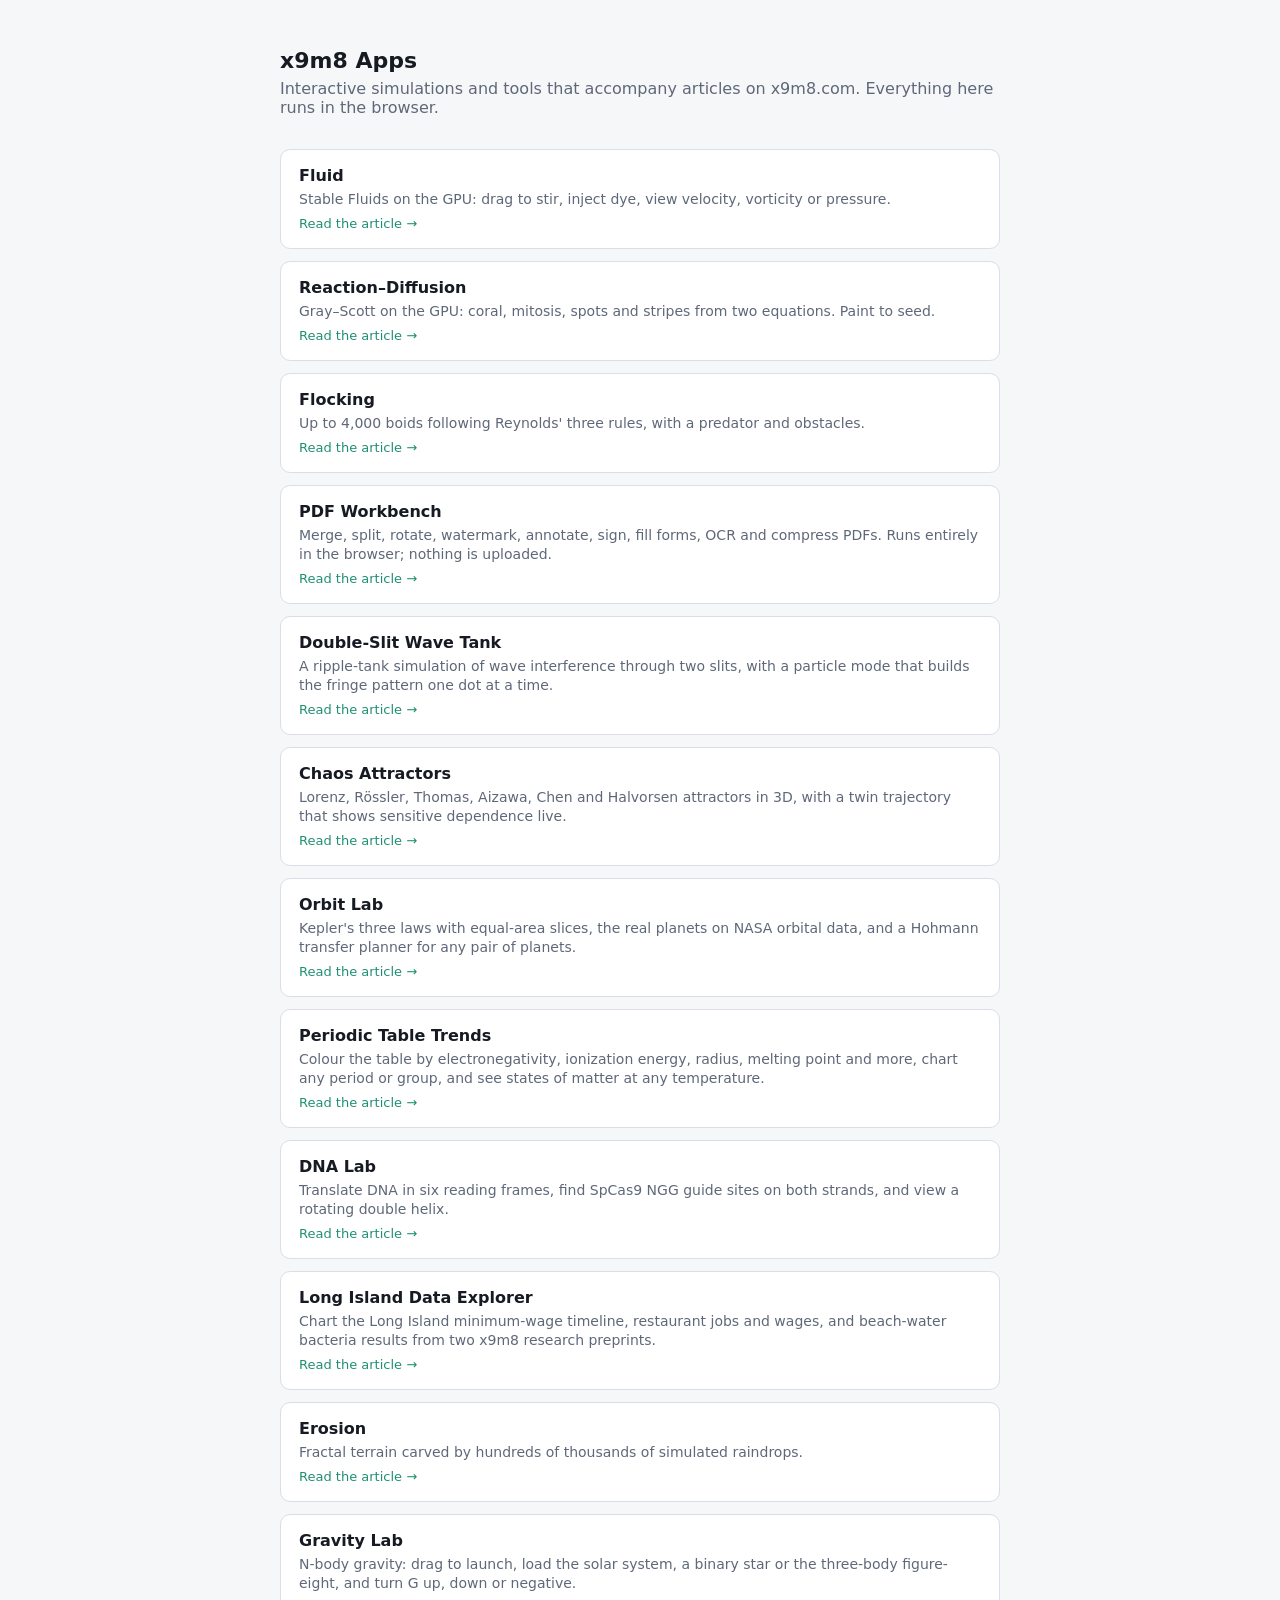
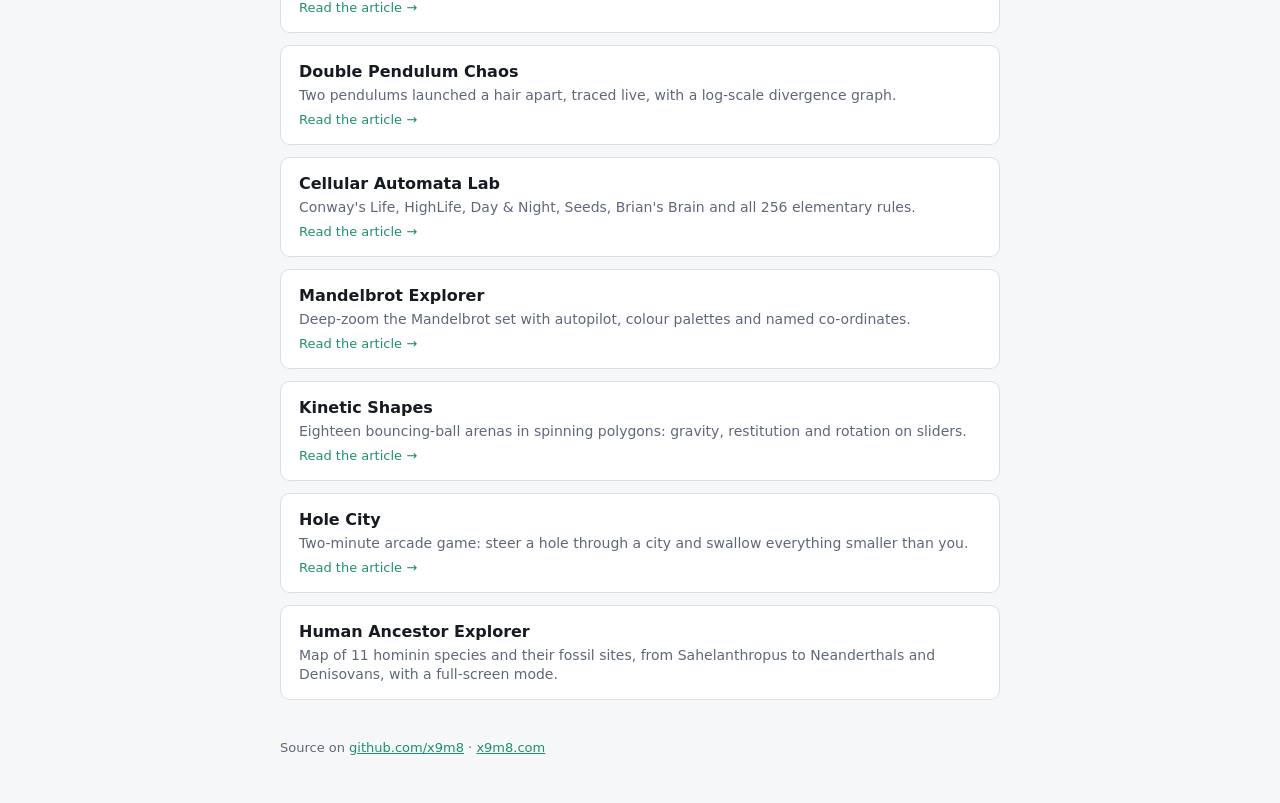
==== commit bf2024bc: "Link Long Island explorer card to its article Co-Authored-By: Claude Sonnet 5.5 <noreply@anthropic.c" ====
--- a/index.html
+++ b/index.html
@@ -39,7 +39,7 @@
   <div class="card"><a class="open" href="/orbit-lab/"><b>Orbit Lab</b><span>Kepler's three laws with equal-area slices, the real planets on NASA orbital data, and a Hohmann transfer planner for any pair of planets.</span></a><a class="read" href="https://x9m8.com/orbit-lab-kepler-laws-planets-hohmann-transfer-mars/">Read the article &rarr;</a></div>
   <div class="card"><a class="open" href="/periodic-trends/"><b>Periodic Table Trends</b><span>Colour the table by electronegativity, ionization energy, radius, melting point and more, chart any period or group, and see states of matter at any temperature.</span></a><a class="read" href="https://x9m8.com/periodic-table-trends-electronegativity-ionization-energy-radius/">Read the article &rarr;</a></div>
   <div class="card"><a class="open" href="/dna-lab/"><b>DNA Lab</b><span>Translate DNA in six reading frames, find SpCas9 NGG guide sites on both strands, and view a rotating double helix.</span></a><a class="read" href="https://x9m8.com/dna-lab-codon-translator-crispr-guide-finder-helix/">Read the article &rarr;</a></div>
-  <a class="card" href="/long-island-explorer/"><b>Long Island Data Explorer</b><span>Chart the Long Island minimum-wage timeline, restaurant jobs and wages, and beach-water bacteria results from two x9m8 research preprints.</span></a>
+  <div class="card"><a class="open" href="/long-island-explorer/"><b>Long Island Data Explorer</b><span>Chart the Long Island minimum-wage timeline, restaurant jobs and wages, and beach-water bacteria results from two x9m8 research preprints.</span></a><a class="read" href="https://x9m8.com/long-island-data-explorer-minimum-wage-restaurants-beach-water/">Read the article &rarr;</a></div>
   <div class="card"><a class="open" href="/erosion/"><b>Erosion</b><span>Fractal terrain carved by hundreds of thousands of simulated raindrops.</span></a><a class="read" href="https://x9m8.com/erosion-simulator-hydraulic-erosion-terrain-rain/">Read the article &rarr;</a></div>
   <div class="card"><a class="open" href="/gravity-lab/"><b>Gravity Lab</b><span>N-body gravity: drag to launch, load the solar system, a binary star or the three-body figure-eight, and turn G up, down or negative.</span></a><a class="read" href="https://x9m8.com/gravity-lab-n-body-simulator-three-body-figure-eight/">Read the article &rarr;</a></div>
   <div class="card"><a class="open" href="/double-pendulum/"><b>Double Pendulum Chaos</b><span>Two pendulums launched a hair apart, traced live, with a log-scale divergence graph.</span></a><a class="read" href="https://x9m8.com/double-pendulum-chaos-simulator-lyapunov/">Read the article &rarr;</a></div>
